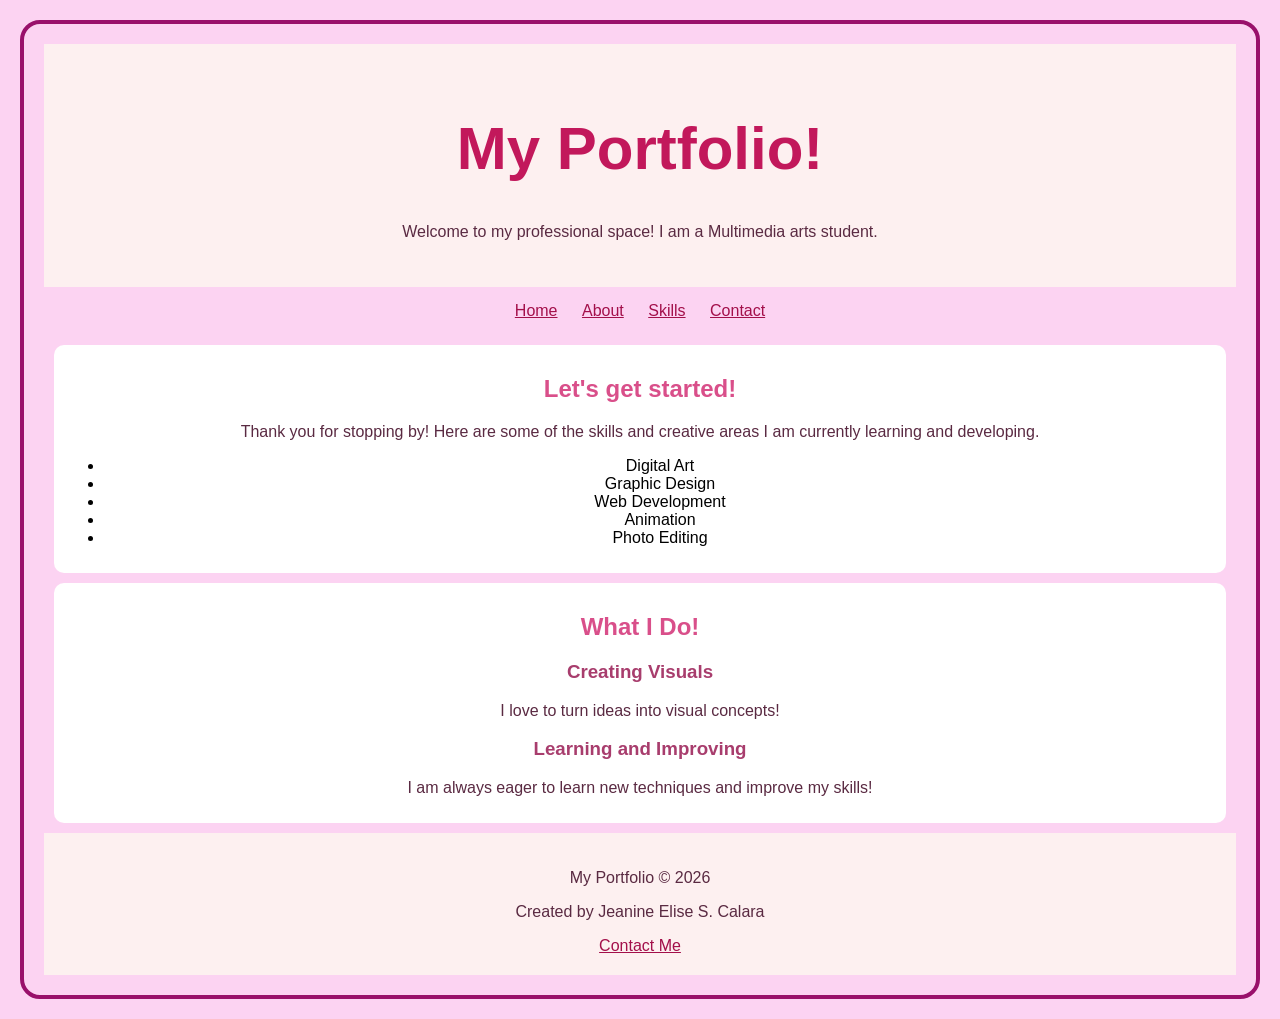
==== index.html @ 8e0172e3 "Add about page and update homepage" ====
<!DOCTYPE html>
<html lang="en">
<head>
    <meta charset="UTF-8">
    <meta name="viewport" content="width=device-width, initial-scale=1.0">
    <title>My Portfolio</title>

    <style>
        body {
            background-color: #fcd3f2; 
            font-family: "Comic Sans MS", "Arial Rounded MT Bold", Arial, sans-serif; 
            text-align: center; 
            border: 4px solid #99106b; 
            border-radius: 20px;
            margin: 20px;
            padding: 20px;
        }
        header {
            background-color: rgb(253, 240, 240);
            padding: 30px;
        }
        h1 {
            color: #c2185b;
        }
        header h1{
            font-size: 60px;
        }
        h2 {
            color: #d94f8a;
        }
        h3 {
            color: #a83d6d;
        }
        p {
            color: #5a2a42;
        }
        nav {
            padding: 15px;
        }
        nav a {
            margin: 10px;
            color: #a30f4a;
        }
        section {
            background-color: white;
            margin: 10px;
            padding: 10px;
            border-radius: 10px;
        }
        footer {
            background-color: rgb(253, 240, 240);
            padding: 20px;
            
        }
        footer a {
            color: #a30f4a;

        }
    </style>
</head>




<body>
    <header>
        <h1>
            My Portfolio!
        </h1>
        <p>
            Welcome to my professional space! I am a Multimedia arts student.
        </p>
    </header>
        <nav>
            <a href="index.html">Home</a>
            <a href="about.html">About</a>
            <a href="skills.html">Skills</a>
            <a href="contact.html">Contact</a>
        </nav>

        <main>
            <section>
                <h2>
                    Let's get started!
                </h2>
                <p> Thank you for stopping by!
                    Here are some of the skills and creative areas I am currently learning and developing.
                 </p>
                 <ul>
                    <li> Digital Art</li>
                    <li> Graphic Design</li>
                    <li> Web Development</li>
                    <li> Animation</li>
                    <li> Photo Editing</li>
                 </ul>
            </section>

            <section>
                <h2> 
                    What I Do!
                </h2>
                <article>
                    <h3>
                        Creating Visuals
                    </h3>
                    <p>
                    I love to turn ideas into visual concepts!
                </p>
                </article>
                <article>
                    <h3>
                        Learning and Improving
                    </h3>
                    <p>
                        I am always eager to learn new techniques and improve my skills!
                    </p>
                </article>
                
            </section>
        </main>
        <footer>
            <p> My Portfolio &copy; 2026</p>
        <p> Created by Jeanine Elise S. Calara</p>
        <a href="contact.html">Contact Me</a>
        </footer>

    
    
</body>
</html>
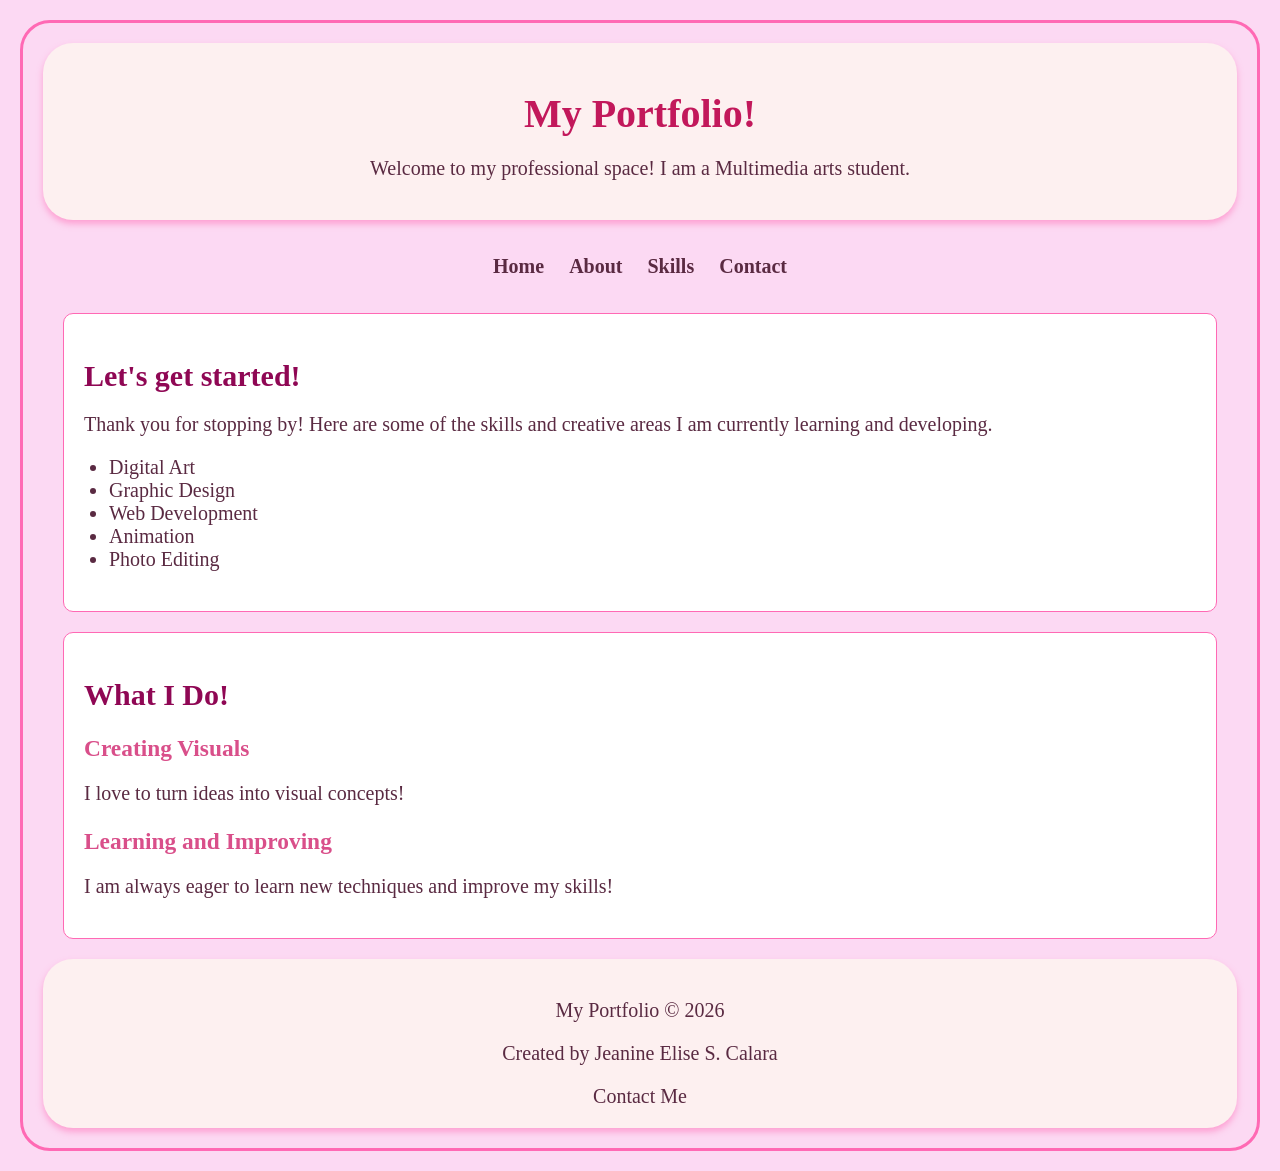
==== commit ffdeb689: "Link all pages to external stylesheet" ====
--- a/index.html
+++ b/index.html
@@ -4,59 +4,7 @@
     <meta charset="UTF-8">
     <meta name="viewport" content="width=device-width, initial-scale=1.0">
     <title>My Portfolio</title>
-
-    <style>
-        body {
-            background-color: #fcd3f2; 
-            font-family: "Comic Sans MS", "Arial Rounded MT Bold", Arial, sans-serif; 
-            text-align: center; 
-            border: 4px solid #99106b; 
-            border-radius: 20px;
-            margin: 20px;
-            padding: 20px;
-        }
-        header {
-            background-color: rgb(253, 240, 240);
-            padding: 30px;
-        }
-        h1 {
-            color: #c2185b;
-        }
-        header h1{
-            font-size: 60px;
-        }
-        h2 {
-            color: #d94f8a;
-        }
-        h3 {
-            color: #a83d6d;
-        }
-        p {
-            color: #5a2a42;
-        }
-        nav {
-            padding: 15px;
-        }
-        nav a {
-            margin: 10px;
-            color: #a30f4a;
-        }
-        section {
-            background-color: white;
-            margin: 10px;
-            padding: 10px;
-            border-radius: 10px;
-        }
-        footer {
-            background-color: rgb(253, 240, 240);
-            padding: 20px;
-            
-        }
-        footer a {
-            color: #a30f4a;
-
-        }
-    </style>
+    <link rel="stylesheet" href="css/style.css">
 </head>
 
 
@@ -79,7 +27,7 @@
         </nav>
 
         <main>
-            <section>
+            <section class="card">
                 <h2>
                     Let's get started!
                 </h2>
@@ -95,7 +43,7 @@
                  </ul>
             </section>
 
-            <section>
+            <section class="card">
                 <h2> 
                     What I Do!
                 </h2>
--- a/css/style.css
+++ b/css/style.css
@@ -0,0 +1,202 @@
+
+:root {
+    /*color roles*/
+    --color-background: #fcd9f3;
+    --color-text: #5a2a42;
+    --color-accent: #ff69b4;
+    --color-heading: #c2185b;
+    --color-link: #a30f4a;
+    --color: var(--color-text);
+    --color-hover: var(--color-accent);
+    --color-border: var(--color-accent);
+    --color-border-hover: var(--color-accent);
+    --color-shadow: rgba(255, 105, 180, 0.5);
+    --color-shadow-hover: rgba(255, 105, 180, 0.7);
+    --color-subheading: #d94f8a;
+    --color-subheading-hover: #ff69b4;
+    --color-surface: #ffffff;
+    --color-header: #fdf0f0;
+    --color-table: #ffe6f0;
+    --color-table-light: #fff5fa;
+    --color-button: #e6196b;
+
+    /*type scale*/
+    --text-xs: 0.75rem;
+    --text-sm: 0.875rem;
+    --text-md: 1rem;
+    --text-lg: 1.125rem;
+    --text-title: 60px;
+    --text-body:20px;
+
+    /*spacing roles*/
+    --space-1: 5px;
+    --space-2: 10px;
+    --space-3: 15px;
+    --space-4: 20px;
+    --space-5: 30px;
+}
+
+/* Global Styles */
+body {
+    background-color: var(--color-background);
+    color: var(--color-text);
+    font-family: "IM Fell English", serif;
+    font-size: var(--text-body);
+    text-align: center;
+    border: 3px solid var(--color-border);
+    border-radius: 30px;
+    padding: var(--space-4);
+
+    margin: var(--space-4);
+}
+ul, ol {
+    padding-left: 25px;
+    text-align: left;
+}
+
+h1, h2, h3, h4, h5, h6 {
+    margin-bottom: var(--space-3);
+}
+
+h1 {
+    color: var(--color-heading);
+}
+
+h2 {
+    color: #8f0754;
+    font-weight: bold;
+}
+
+h3, h4, h5, h6 {
+    color: var(--color-subheading);
+}
+
+
+p {
+    color: var(--color-text);
+}
+
+/* Header Styles */
+header {
+    background-color: var(--color-header);
+    padding: var(--space-4);
+    border-radius: 30px;
+    box-shadow: 0 4px 6px var(--color-shadow);
+    margin-bottom: var(--space-4); 
+}
+
+/* Navigation Styles */
+nav {
+     padding: var(--space-3);
+    margin-bottom: var(--space-3);
+    
+}
+
+nav a {
+    color: var(--color);
+    text-decoration: none;
+    margin: 0 var(--space-2);
+    font-weight: bold;
+}
+nav a:hover,
+nav a:focus {
+    color: var(--color-hover);
+}
+
+/*Reusable components*/
+
+.card {
+     background-color: var(--color-surface);
+    margin: var(--space-4);
+    padding: var(--space-4);
+    border: 1px solid var(--color-border);
+    border-radius: 10px;
+    text-align: left;
+}
+
+button {
+    background-color: var(--color-button);
+    color: var(--color-surface);
+    border: 3px solid var(--color-border);
+    border-radius: 5px;
+    padding: var(--space-2) var(--space-4);
+    cursor: pointer;
+    font-size: var(--text-md);
+}
+
+/* Footer Styles */
+footer {
+    background-color: var(--color-header);
+    padding: var(--space-4);
+    border-radius: 30px;
+    box-shadow: 0 4px 6px var(--color-shadow);
+    margin-top: var(--space-4);
+}
+
+footer a {
+    color: var(--color);
+    text-decoration: none;
+    margin: 0 var(--space-2);
+}
+
+/* Contact Form Styles */
+form {
+    display: flex;
+    flex-direction: column;
+    align-items: center;
+    gap: var(--space-3);
+}
+
+label {
+    font-weight: bold;
+    color: var(--color-link);
+    display: block;
+    margin-bottom: var(--space-1);
+    margin-top: var(--space-2);
+}
+
+input, textarea {
+    width: 70%;
+    height: 40px;
+    padding: var(--space-2);
+    border: 2px solid var(--color-border);
+    border-radius: 5px;
+    font-size: var(--text-md);
+}
+
+/* Table Styles */
+table {
+    width: 100%;
+    border-collapse: collapse;
+    margin-top: var(--space-4);
+}
+
+caption {
+    font-weight: bold;
+    margin-bottom: var(--space-2);
+    color: var(--color-heading);
+    font-size: var(--text-lg);
+}
+
+th, td {
+    border: 1px solid var(--color-border);
+    padding: var(--space-2);
+    text-align: left;
+}
+ th {
+    background-color: var(--color-table);
+    color: var(--color-text);
+ }
+
+ td {
+    background-color: var(--color-table-light);
+    color: var(--color-text);
+ }
+
+
+
+
+
+
+
+
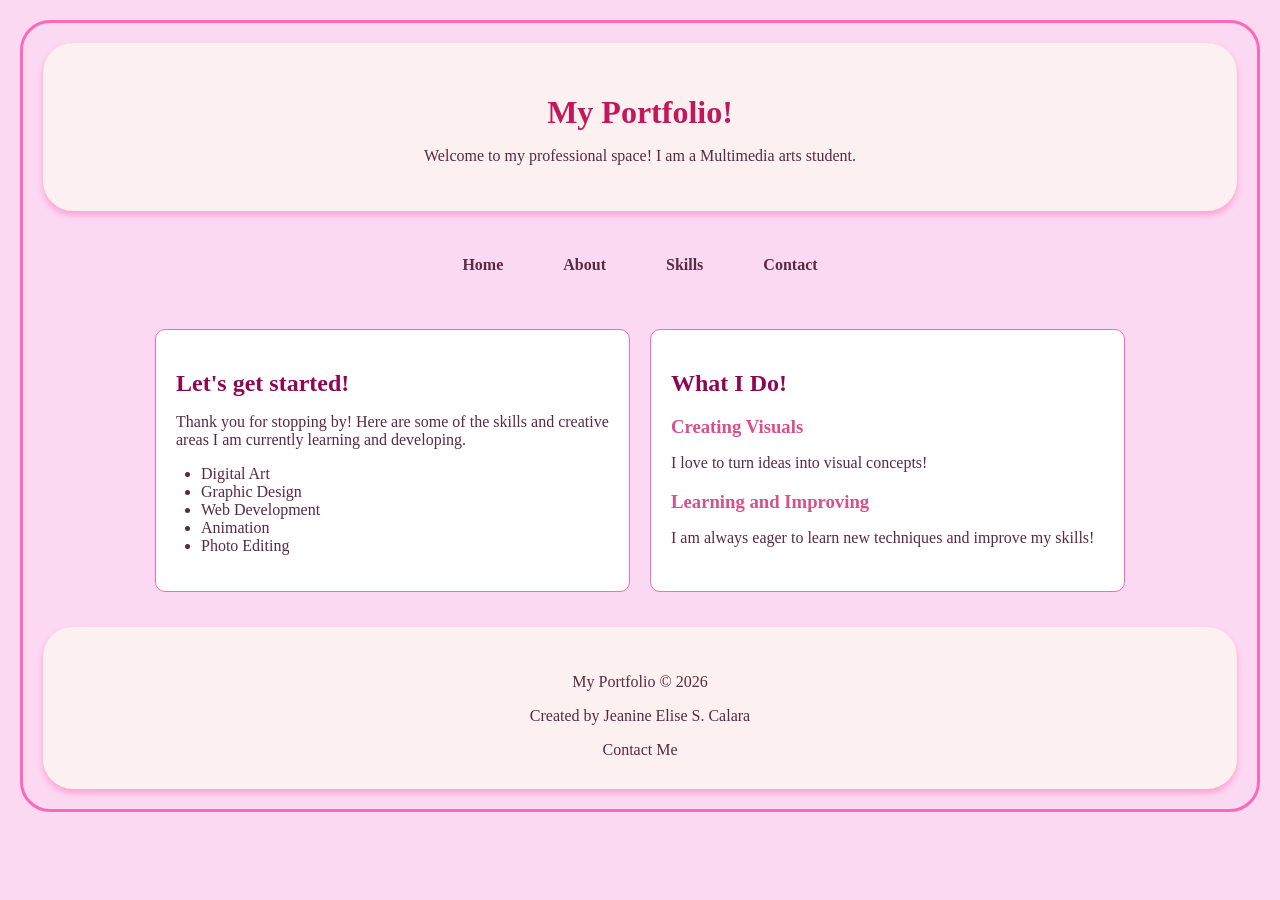
==== commit 11267d91: "Add mobile navigation toggle" ====
--- a/index.html
+++ b/index.html
@@ -20,11 +20,18 @@
         </p>
     </header>
         <nav>
-            <a href="index.html">Home</a>
-            <a href="about.html">About</a>
-            <a href="skills.html">Skills</a>
-            <a href="contact.html">Contact</a>
-        </nav>
+        <button type="button" class="menu-toggle" aria-expanded="false">
+        Menu
+        </button>
+
+    <div class="nav-links">
+ 
+        <a href="index.html">Home</a>
+        <a href="about.html">About</a>
+        <a href="skills.html">Skills</a>
+        <a href="contact.html">Contact</a>
+    </div>
+    </nav>
 
         <main>
             <section class="card">
@@ -72,6 +79,8 @@
         <a href="contact.html">Contact Me</a>
         </footer>
 
+        <script src="js/script.js"></script>
+
     
     
 </body>
--- a/css/style.css
+++ b/css/style.css
@@ -1,4 +1,7 @@
 
+* {
+    box-sizing: border-box;
+}
 :root {
     /*color roles*/
     --color-background: #fcd9f3;
@@ -18,7 +21,7 @@
     --color-header: #fdf0f0;
     --color-table: #ffe6f0;
     --color-table-light: #fff5fa;
-    --color-button: #e6196b;
+    --color-button: #88063a;
 
     /*type scale*/
     --text-xs: 0.75rem;
@@ -26,9 +29,9 @@
     --text-md: 1rem;
     --text-lg: 1.125rem;
     --text-title: 60px;
-    --text-body:20px;
-
-    /*spacing roles*/
+    --text-body: 16px;
+
+    /*spacing scales*/
     --space-1: 5px;
     --space-2: 10px;
     --space-3: 15px;
@@ -37,6 +40,13 @@
 }
 
 /* Global Styles */
+
+input:focus,
+textarea:focus {
+    outline: 3px solid var(--color-accent);
+     outline-offset: 2px;
+    }
+
 body {
     background-color: var(--color-background);
     color: var(--color-text);
@@ -46,7 +56,6 @@
     border: 3px solid var(--color-border);
     border-radius: 30px;
     padding: var(--space-4);
-
     margin: var(--space-4);
 }
 ul, ol {
@@ -85,33 +94,70 @@
     margin-bottom: var(--space-4); 
 }
 
+/* Main Layout */
+main {
+    display: grid;
+    grid-template-columns: 1fr;
+    width: 100%;
+    max-width: 1000px;
+    gap: var(--space-4);
+    padding: 15px;
+    margin: 0 auto;
+}
+
 /* Navigation Styles */
 nav {
-     padding: var(--space-3);
+    display: flex;
+    justify-content: center;
+    align-items: center;
+    flex-wrap: wrap;
+    gap: var(--space-2);
+    padding: var(--space-3);
     margin-bottom: var(--space-3);
     
 }
+
+.nav-links {
+    display: flex;
+    justify-content: center;
+    align-items: center;
+    flex-wrap: wrap;
+    gap: var(--space-2);
+}
+
 
 nav a {
     color: var(--color);
     text-decoration: none;
     margin: 0 var(--space-2);
+    padding: var(--space-2) var(--space-3);
     font-weight: bold;
+    transition: color 0.2s ease, background-color 0.2s ease;
 }
 nav a:hover,
 nav a:focus {
     color: var(--color-hover);
 }
 
+/* Hide the menu button on larger screens */
+.menu-toggle {
+    display: none;
+}
+
+
 /*Reusable components*/
 
 .card {
      background-color: var(--color-surface);
-    margin: var(--space-4);
+    margin: 0;
     padding: var(--space-4);
     border: 1px solid var(--color-border);
     border-radius: 10px;
     text-align: left;
+}
+
+section {
+    width: 100%;
 }
 
 button {
@@ -122,6 +168,14 @@
     padding: var(--space-2) var(--space-4);
     cursor: pointer;
     font-size: var(--text-md);
+
+    transition: background-color 0.2s ease, transform 0.2s ease;
+}
+
+button:hover,
+button:focus {
+    background-color: var(--color-border-hover);
+    transform: translateY(-2px);
 }
 
 /* Footer Styles */
@@ -156,8 +210,8 @@
 }
 
 input, textarea {
-    width: 70%;
-    height: 40px;
+    width: 100%;
+    max-width: 600px;
     padding: var(--space-2);
     border: 2px solid var(--color-border);
     border-radius: 5px;
@@ -165,10 +219,19 @@
 }
 
 /* Table Styles */
+
+.table-container {
+    overflow-x: auto;
+    width: 100%;
+    padding: 0 10px;
+    min-width: 0;
+}
+
 table {
     width: 100%;
     border-collapse: collapse;
-    margin-top: var(--space-4);
+    
+    
 }
 
 caption {
@@ -180,7 +243,7 @@
 
 th, td {
     border: 1px solid var(--color-border);
-    padding: var(--space-2);
+    padding: 5px;
     text-align: left;
 }
  th {
@@ -193,10 +256,73 @@
     color: var(--color-text);
  }
 
-
-
-
-
-
-
-
+/* Mobile Navigation */
+@media (max-width: 599px) {
+    nav {
+        flex-direction: column;
+        align-items: center;
+        gap: var(--space-2);
+    }
+
+    .menu-toggle {
+        display: block;
+    }
+
+     .nav-links {
+        display: none;
+        flex-direction: column;
+        align-items: center;
+        width: 100%;
+    }
+       
+    .nav-links.nav-open {
+        display: flex;
+    }
+        
+
+    nav a {
+        width: 100%;
+        max-width: 200px;
+        text-align: center;
+        margin: 0;
+
+    }
+}
+
+ /* Media Query 1 */
+@media (min-width: 600px) {
+    main {
+        grid-template-columns: repeat(2, minmax(0, 1fr));
+    }
+    main section:only-child {
+        grid-column: 1 / -1;
+    }
+}
+
+
+/*Media Query 2 */
+@media (min-width: 800px) {
+    nav {
+        gap: var(--space-3);
+    }
+}
+
+/* Media Query 3 */
+@media (min-width: 1000px) {
+    header, footer {
+        padding: var(--space-5);
+    }
+}
+
+@media (prefers-reduced-motion: reduce) {
+    nav a,
+    button {
+        transition: none;
+    }
+}
+
+
+
+
+
+
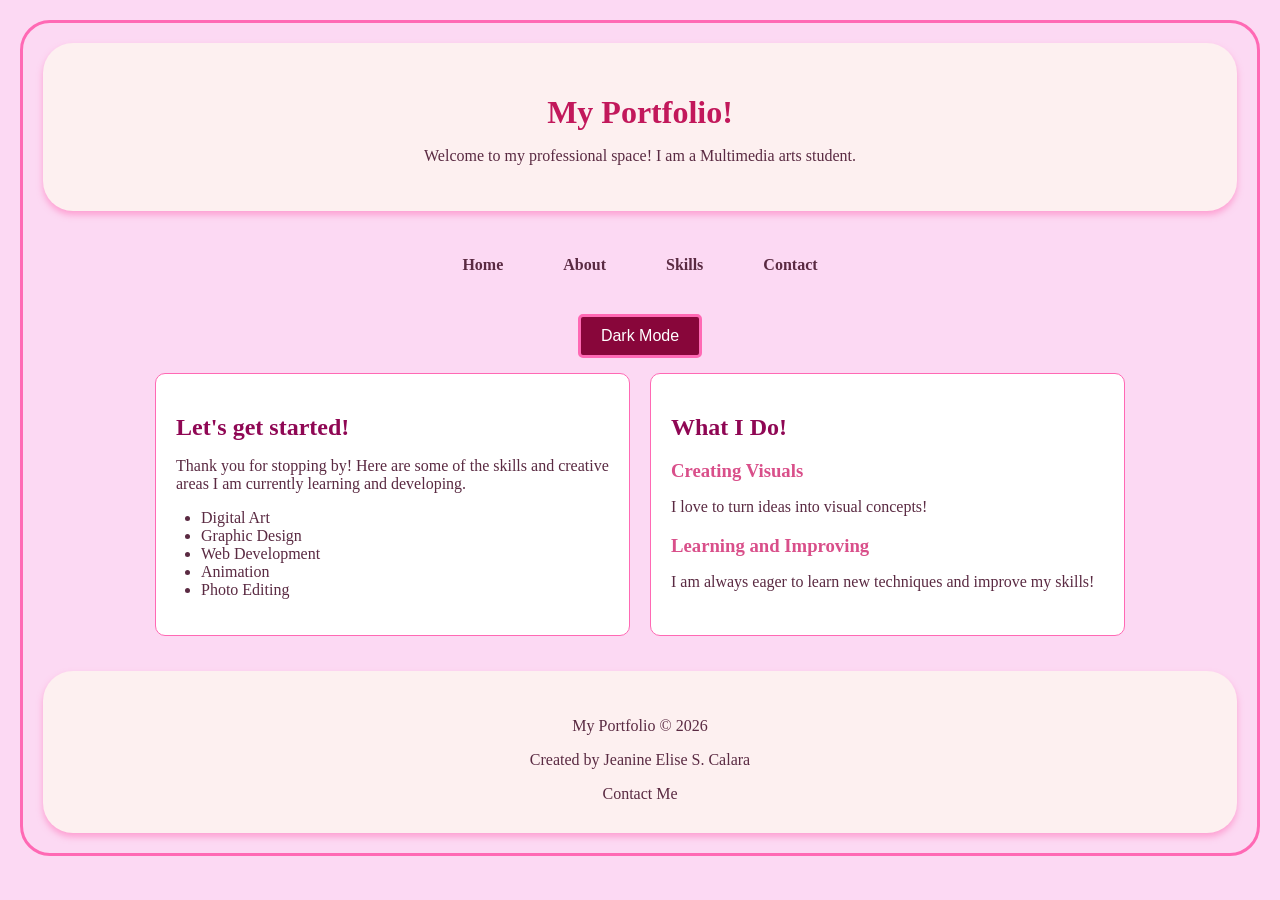
==== commit 34d50d80: "Add dark mode toggle" ====
--- a/index.html
+++ b/index.html
@@ -32,6 +32,9 @@
         <a href="contact.html">Contact</a>
     </div>
     </nav>
+    <button type="button" class="theme-toggle">
+        Dark Mode
+    </button>
 
         <main>
             <section class="card">
--- a/css/style.css
+++ b/css/style.css
@@ -321,8 +321,158 @@
     }
 }
 
-
-
-
-
-
+/* Dark Mode Styles */
+body.dark-theme {
+     background-color: #241b24;
+     color: #f7eaf2;
+}
+
+body.dark-theme h1,
+body.dark-theme h2,
+body.dark-theme h3 {
+    color: #ff91c8;
+}
+
+body.dark-theme .card,
+body.dark-theme section {
+    background-color: #382731;
+    color: #f7eaf2;
+}
+
+body.dark-theme input,
+body.dark-theme textarea,
+body.dark-theme select {
+     background-color: #352738;
+    color: #f7eaf2;
+    border-color: #b65c8d;
+}
+
+body.dark-theme table,
+body.dark-theme th,
+body.dark-theme td {
+    border-color: #b65c8d;
+}
+
+body.dark-theme th {
+    background-color: #7e3c67;
+    color: #ffffff;
+}
+
+body.dark-theme .theme-toggle {
+    background-color: #7a2852;
+    color: #ffffff;
+    border-color: #ff91c8;
+}
+
+/* Improve text contrast in dark mode */
+body.dark-theme p,
+body.dark-theme li,
+body.dark-theme label,
+body.dark-theme td,
+body.dark-theme figcaption {
+    color: #f7eaf2;
+}
+
+body.dark-theme h1,
+body.dark-theme h2,
+body.dark-theme h3 {
+    color: #ffacd5;
+}
+
+body.dark-theme a {
+    color: #ffc2e0;
+}
+
+body.dark-theme a:hover,
+body.dark-theme a:focus {
+    color: #ffffff;
+}
+
+body.dark-theme .card,
+body.dark-theme section {
+    color: #f7eaf2;
+}
+
+body.dark-theme input::placeholder,
+body.dark-theme textarea::placeholder {
+    color: #d9c3d2;
+    opacity: 1;
+}
+
+/* Dark mode header and footer backgrounds */
+body.dark-theme {
+    --color-header: #30212d;
+    --color-shadow: rgba(0, 0, 0, 0.3);
+}
+
+/* Dark mode navigation area */
+body.dark-theme nav {
+    background-color: #30212d;
+    border-radius: 15px;
+}
+
+/* Dark mode header and footer text */
+body.dark-theme header,
+body.dark-theme footer {
+    background-color: var(--color-header);
+    color: #f7eaf2;
+    box-shadow: 0 4px 6px var(--color-shadow);
+}
+
+body.dark-theme header p,
+body.dark-theme footer p {
+    color: #f7eaf2;
+}
+
+/* Dark mode table colors */
+body.dark-theme table {
+    background-color: #30212d;
+}
+
+body.dark-theme th {
+    background-color: #59334d;
+    color: #ffffff;
+    border-color: #b65c8d;
+}
+
+body.dark-theme td {
+    background-color: #352738;
+    color: #f7eaf2;
+    border-color: #b65c8d;
+}
+
+body.dark-theme caption {
+    color: #ffacd5;
+}
+
+/* Navigation colors in dark mode */
+body.dark-theme nav {
+    background-color: #30212d;
+}
+
+body.dark-theme nav a {
+    color: #ffc2e0;
+}
+
+body.dark-theme nav a:hover,
+body.dark-theme nav a:focus {
+    color: #ffffff;
+}
+
+/* Menu button and theme toggle in dark mode */
+body.dark-theme .menu-toggle,
+body.dark-theme .theme-toggle {
+    background-color: #7a2852;
+    color: #ffffff;
+    border-color: #ff91c8;
+}
+
+body.dark-theme .menu-toggle:hover,
+body.dark-theme .theme-toggle:hover,
+body.dark-theme .menu-toggle:focus,
+body.dark-theme .theme-toggle:focus {
+    background-color: #a34475;
+    color: #ffffff;
+}
+
+
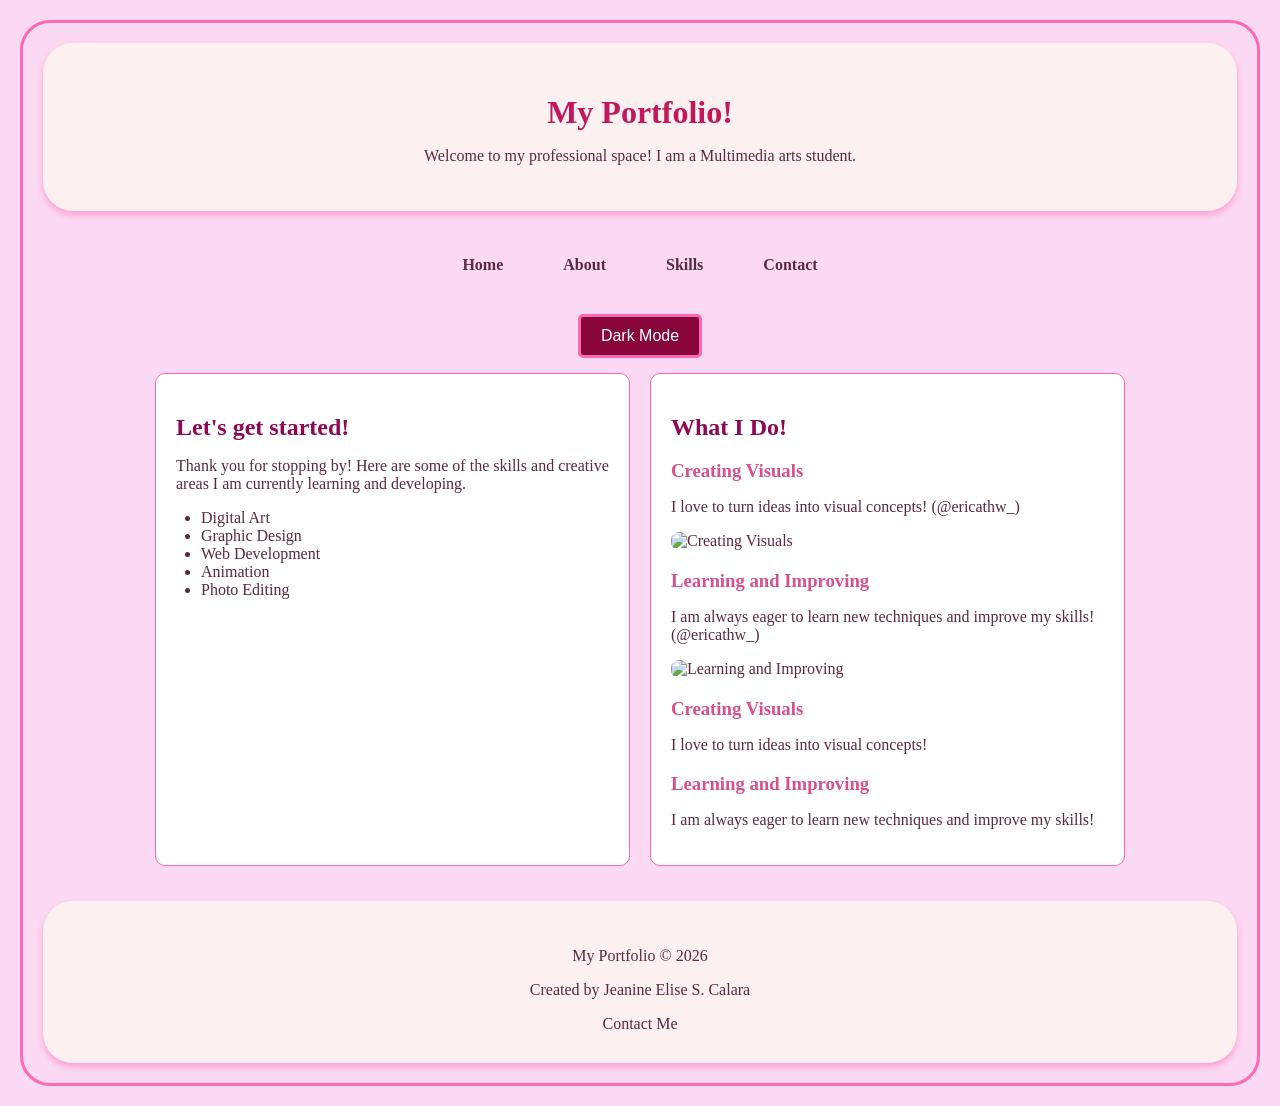
==== commit 7d0fd3f6: "Add dynamic portfolio content" ====
--- a/index.html
+++ b/index.html
@@ -57,6 +57,7 @@
                 <h2> 
                     What I Do!
                 </h2>
+                 <div id="dynamic-content"></div>
                 <article>
                     <h3>
                         Creating Visuals
--- a/css/style.css
+++ b/css/style.css
@@ -475,4 +475,47 @@
     color: #ffffff;
 }
 
-
+#dynamic-content article {
+    margin-bottom: 20px;
+}
+
+#dynamic-content img {
+    display: block;
+    max-width: 100%;
+    height: auto;
+    margin-top: 10px;
+    border-radius: 8px;
+}
+
+/* Contact form validation messages */
+.field-error {
+    display: block;
+    width: 100%;
+    max-width: 600px;
+    color: #b00020;
+    text-align: left;
+    font-size: var(--text-sm);
+}
+
+input[aria-invalid="true"],
+textarea[aria-invalid="true"] {
+    border-color: #b00020;
+}
+
+#form-success {
+    color: #176b32;
+    font-weight: bold;
+}
+
+body.dark-theme .field-error {
+    color: #ff91a4;
+}
+
+body.dark-theme input[aria-invalid="true"],
+body.dark-theme textarea[aria-invalid="true"] {
+    border-color: #ff91a4;
+}
+
+body.dark-theme #form-success {
+    color: #9af0b0;
+}
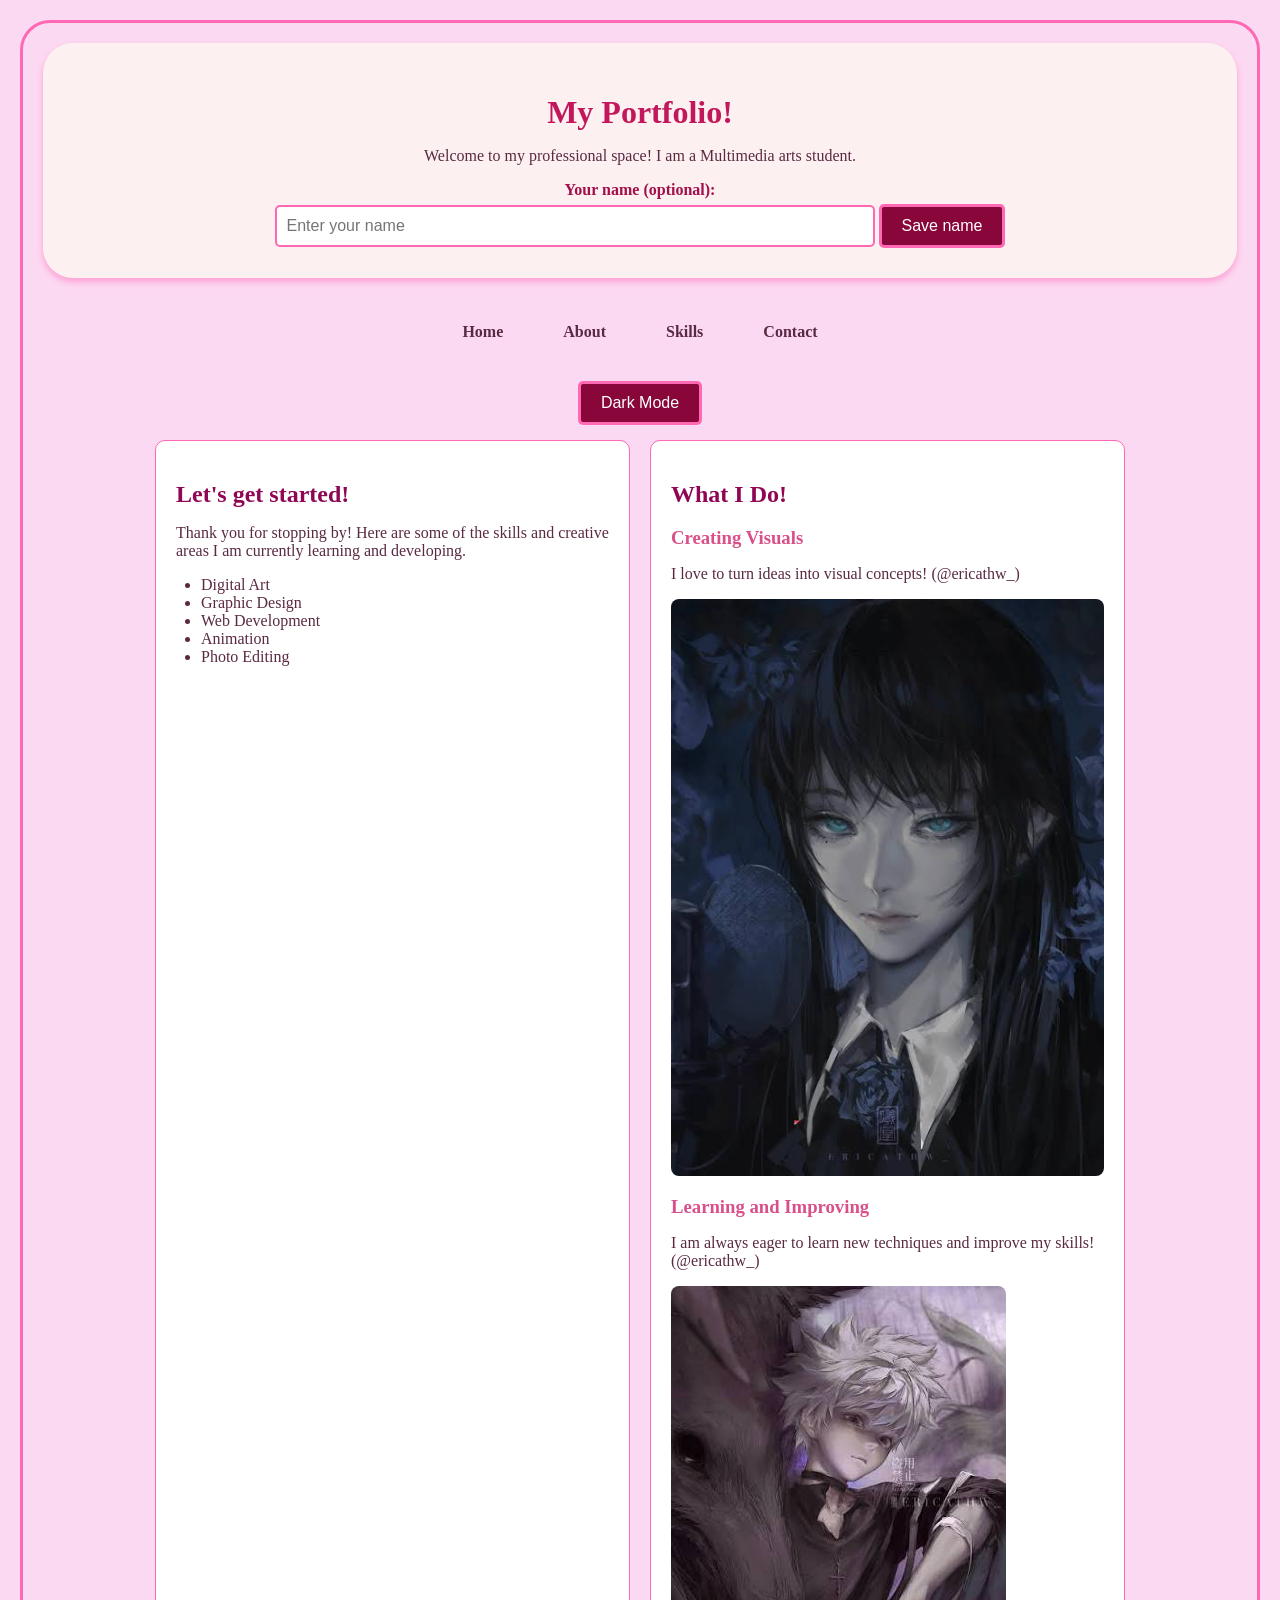
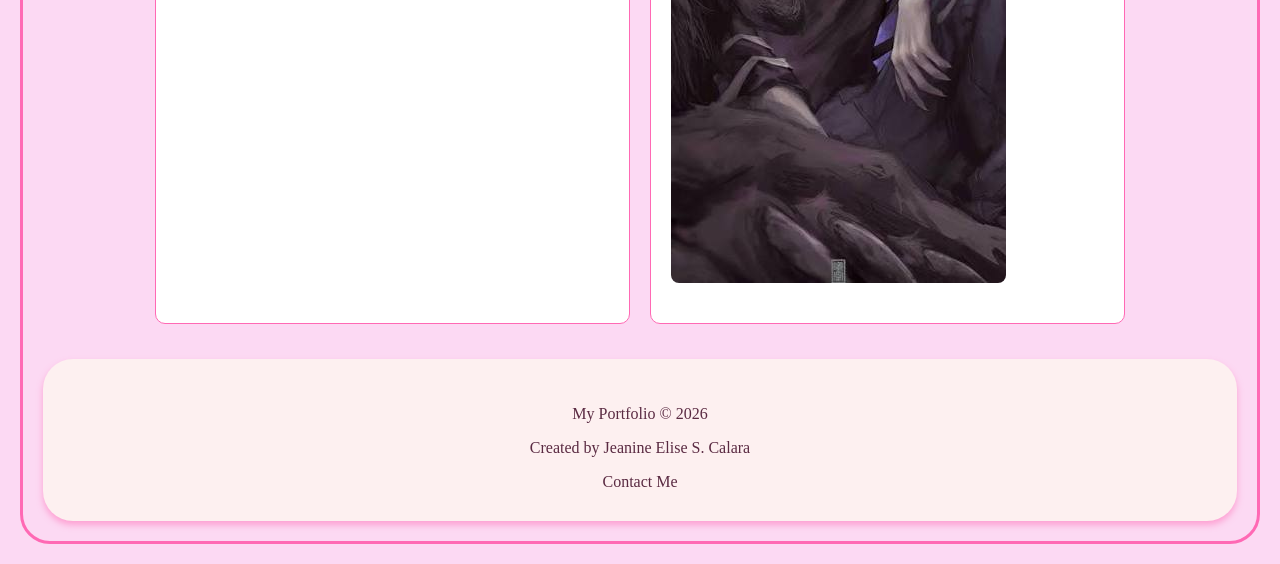
==== commit 5eef6c66: "Complete M6 Local Storage and project cleanup" ====
--- a/index.html
+++ b/index.html
@@ -4,6 +4,7 @@
     <meta charset="UTF-8">
     <meta name="viewport" content="width=device-width, initial-scale=1.0">
     <title>My Portfolio</title>
+    <script src="js/theme-init.js"></script>
     <link rel="stylesheet" href="css/style.css">
 </head>
 
@@ -15,9 +16,14 @@
         <h1>
             My Portfolio!
         </h1>
-        <p>
-            Welcome to my professional space! I am a Multimedia arts student.
+        <p id="welcome-message">
+           Welcome to my professional space! I am a Multimedia arts student.
         </p>
+        <div class="visitor-name">
+        <label for="visitor-name">Your name (optional):</label>
+        <input type="text" id="visitor-name" placeholder="Enter your name">
+        <button type="button" id="save-name">Save name</button>
+        </div>
     </header>
         <nav>
         <button type="button" class="menu-toggle" aria-expanded="false">
@@ -58,22 +64,6 @@
                     What I Do!
                 </h2>
                  <div id="dynamic-content"></div>
-                <article>
-                    <h3>
-                        Creating Visuals
-                    </h3>
-                    <p>
-                    I love to turn ideas into visual concepts!
-                </p>
-                </article>
-                <article>
-                    <h3>
-                        Learning and Improving
-                    </h3>
-                    <p>
-                        I am always eager to learn new techniques and improve my skills!
-                    </p>
-                </article>
                 
             </section>
         </main>
--- a/css/style.css
+++ b/css/style.css
@@ -322,155 +322,155 @@
 }
 
 /* Dark Mode Styles */
-body.dark-theme {
+html.dark-theme body {
      background-color: #241b24;
      color: #f7eaf2;
 }
 
-body.dark-theme h1,
-body.dark-theme h2,
-body.dark-theme h3 {
+html.dark-theme body h1,
+html.dark-theme body h2,
+html.dark-theme body h3 {
     color: #ff91c8;
 }
 
-body.dark-theme .card,
-body.dark-theme section {
+html.dark-theme body .card,
+html.dark-theme body section {
     background-color: #382731;
     color: #f7eaf2;
 }
 
-body.dark-theme input,
-body.dark-theme textarea,
-body.dark-theme select {
+html.dark-theme body input,
+html.dark-theme body textarea,
+html.dark-theme body select {
      background-color: #352738;
     color: #f7eaf2;
     border-color: #b65c8d;
 }
 
-body.dark-theme table,
-body.dark-theme th,
-body.dark-theme td {
+html.dark-theme body table,
+html.dark-theme body th,
+html.dark-theme body td {
     border-color: #b65c8d;
 }
 
-body.dark-theme th {
+html.dark-theme body th {
     background-color: #7e3c67;
     color: #ffffff;
 }
 
-body.dark-theme .theme-toggle {
+html.dark-theme body .theme-toggle {
     background-color: #7a2852;
     color: #ffffff;
     border-color: #ff91c8;
 }
 
 /* Improve text contrast in dark mode */
-body.dark-theme p,
-body.dark-theme li,
-body.dark-theme label,
-body.dark-theme td,
-body.dark-theme figcaption {
-    color: #f7eaf2;
-}
-
-body.dark-theme h1,
-body.dark-theme h2,
-body.dark-theme h3 {
+html.dark-theme body p,
+html.dark-theme body li,
+html.dark-theme body label,
+html.dark-theme body td,
+html.dark-theme body figcaption {
+    color: #f7eaf2;
+}
+
+html.dark-theme body h1,
+html.dark-theme body h2,
+html.dark-theme body h3 {
     color: #ffacd5;
 }
 
-body.dark-theme a {
+html.dark-theme body a {
     color: #ffc2e0;
 }
 
-body.dark-theme a:hover,
-body.dark-theme a:focus {
-    color: #ffffff;
-}
-
-body.dark-theme .card,
-body.dark-theme section {
-    color: #f7eaf2;
-}
-
-body.dark-theme input::placeholder,
-body.dark-theme textarea::placeholder {
+html.dark-theme body a:hover,
+html.dark-theme body a:focus {
+    color: #ffffff;
+}
+
+html.dark-theme body .card,
+html.dark-theme body section {
+    color: #f7eaf2;
+}
+
+html.dark-theme body input::placeholder,
+html.dark-theme body textarea::placeholder {
     color: #d9c3d2;
     opacity: 1;
 }
 
 /* Dark mode header and footer backgrounds */
-body.dark-theme {
+html.dark-theme body {
     --color-header: #30212d;
     --color-shadow: rgba(0, 0, 0, 0.3);
 }
 
 /* Dark mode navigation area */
-body.dark-theme nav {
+html.dark-theme body nav {
     background-color: #30212d;
     border-radius: 15px;
 }
 
 /* Dark mode header and footer text */
-body.dark-theme header,
-body.dark-theme footer {
+html.dark-theme body header,
+html.dark-theme body footer {
     background-color: var(--color-header);
     color: #f7eaf2;
     box-shadow: 0 4px 6px var(--color-shadow);
 }
 
-body.dark-theme header p,
-body.dark-theme footer p {
+html.dark-theme body header p,
+html.dark-theme body footer p {
     color: #f7eaf2;
 }
 
 /* Dark mode table colors */
-body.dark-theme table {
+html.dark-theme body table {
     background-color: #30212d;
 }
 
-body.dark-theme th {
+html.dark-theme body th {
     background-color: #59334d;
     color: #ffffff;
     border-color: #b65c8d;
 }
 
-body.dark-theme td {
+html.dark-theme body td {
     background-color: #352738;
     color: #f7eaf2;
     border-color: #b65c8d;
 }
 
-body.dark-theme caption {
+html.dark-theme body caption {
     color: #ffacd5;
 }
 
 /* Navigation colors in dark mode */
-body.dark-theme nav {
+html.dark-theme body nav {
     background-color: #30212d;
 }
 
-body.dark-theme nav a {
+html.dark-theme body nav a {
     color: #ffc2e0;
 }
 
-body.dark-theme nav a:hover,
-body.dark-theme nav a:focus {
+html.dark-theme body nav a:hover,
+html.dark-theme body nav a:focus {
     color: #ffffff;
 }
 
 /* Menu button and theme toggle in dark mode */
-body.dark-theme .menu-toggle,
-body.dark-theme .theme-toggle {
+html.dark-theme body .menu-toggle,
+html.dark-theme body .theme-toggle {
     background-color: #7a2852;
     color: #ffffff;
     border-color: #ff91c8;
 }
 
-body.dark-theme .menu-toggle:hover,
-body.dark-theme .theme-toggle:hover,
-body.dark-theme .menu-toggle:focus,
-body.dark-theme .theme-toggle:focus {
+html.dark-theme body .menu-toggle:hover,
+html.dark-theme body .theme-toggle:hover,
+html.dark-theme body .menu-toggle:focus,
+html.dark-theme body .theme-toggle:focus {
     background-color: #a34475;
     color: #ffffff;
 }
@@ -507,15 +507,15 @@
     font-weight: bold;
 }
 
-body.dark-theme .field-error {
+html.dark-theme body .field-error {
     color: #ff91a4;
 }
 
-body.dark-theme input[aria-invalid="true"],
-body.dark-theme textarea[aria-invalid="true"] {
+html.dark-theme body input[aria-invalid="true"],
+html.dark-theme body textarea[aria-invalid="true"] {
     border-color: #ff91a4;
 }
 
-body.dark-theme #form-success {
+html.dark-theme body #form-success {
     color: #9af0b0;
 }
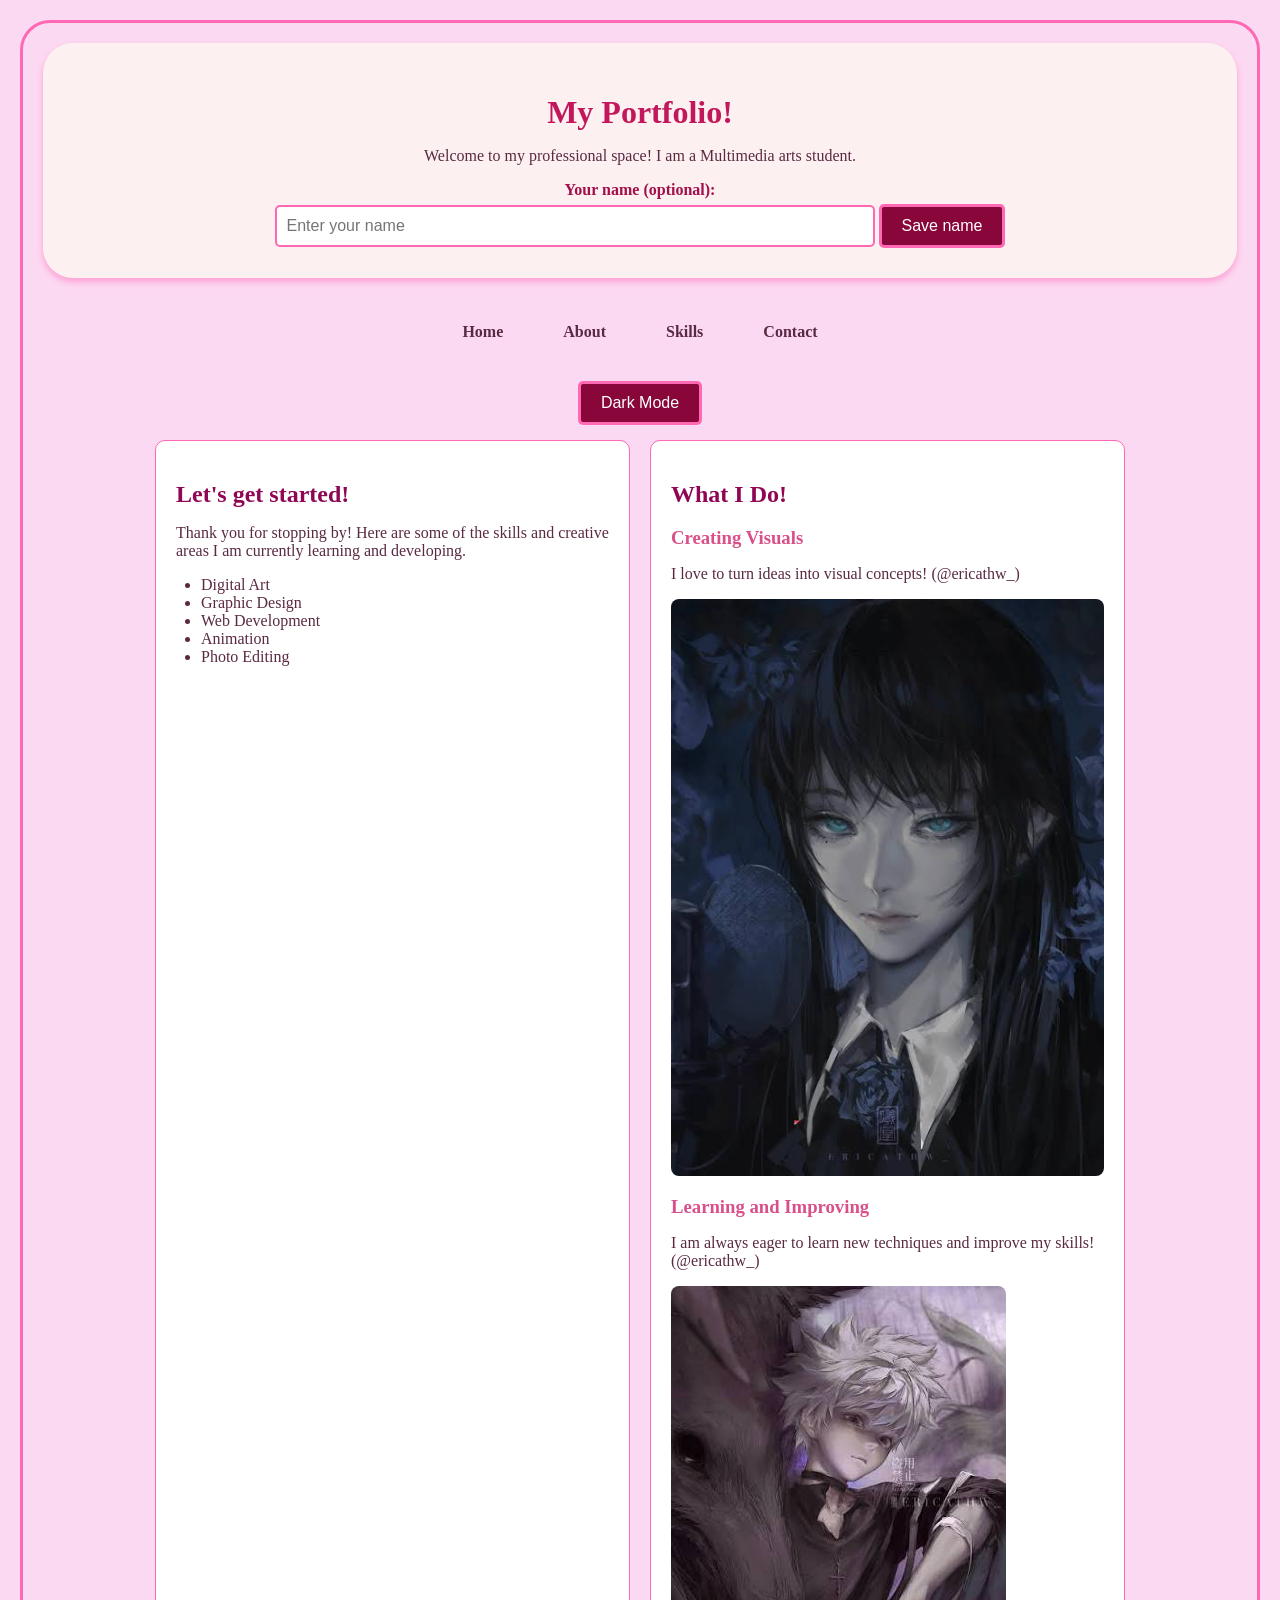
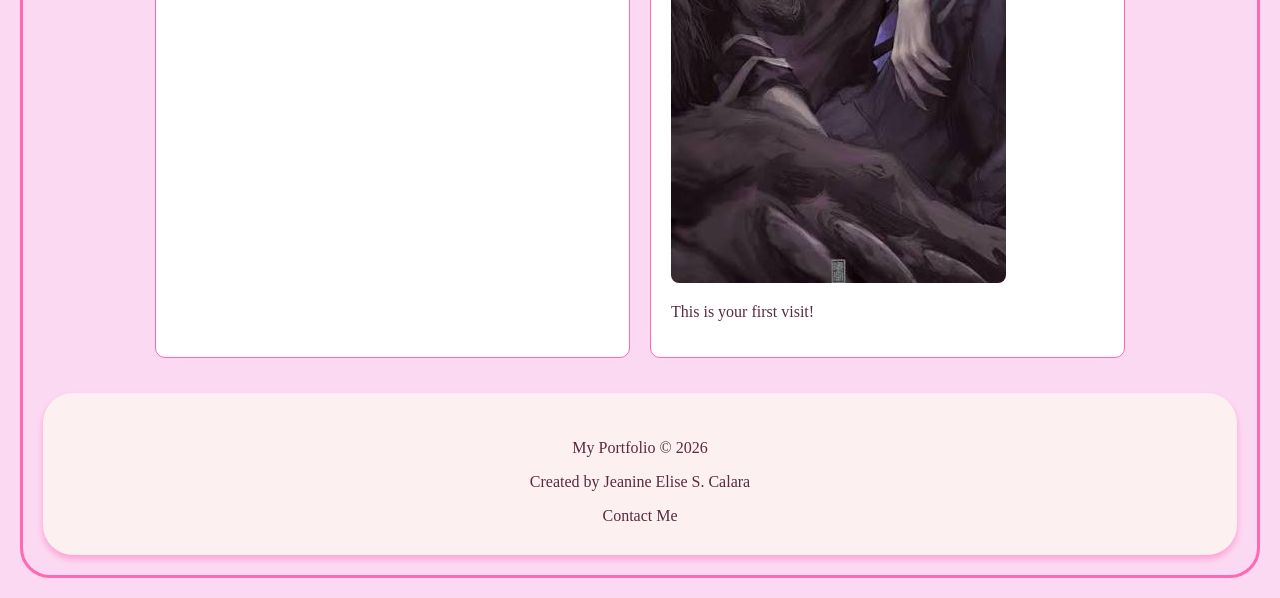
==== commit 1078339a: "Display last visit timestamp" ====
--- a/index.html
+++ b/index.html
@@ -64,6 +64,7 @@
                     What I Do!
                 </h2>
                  <div id="dynamic-content"></div>
+                 <p id="last-visit"></p>
                 
             </section>
         </main>
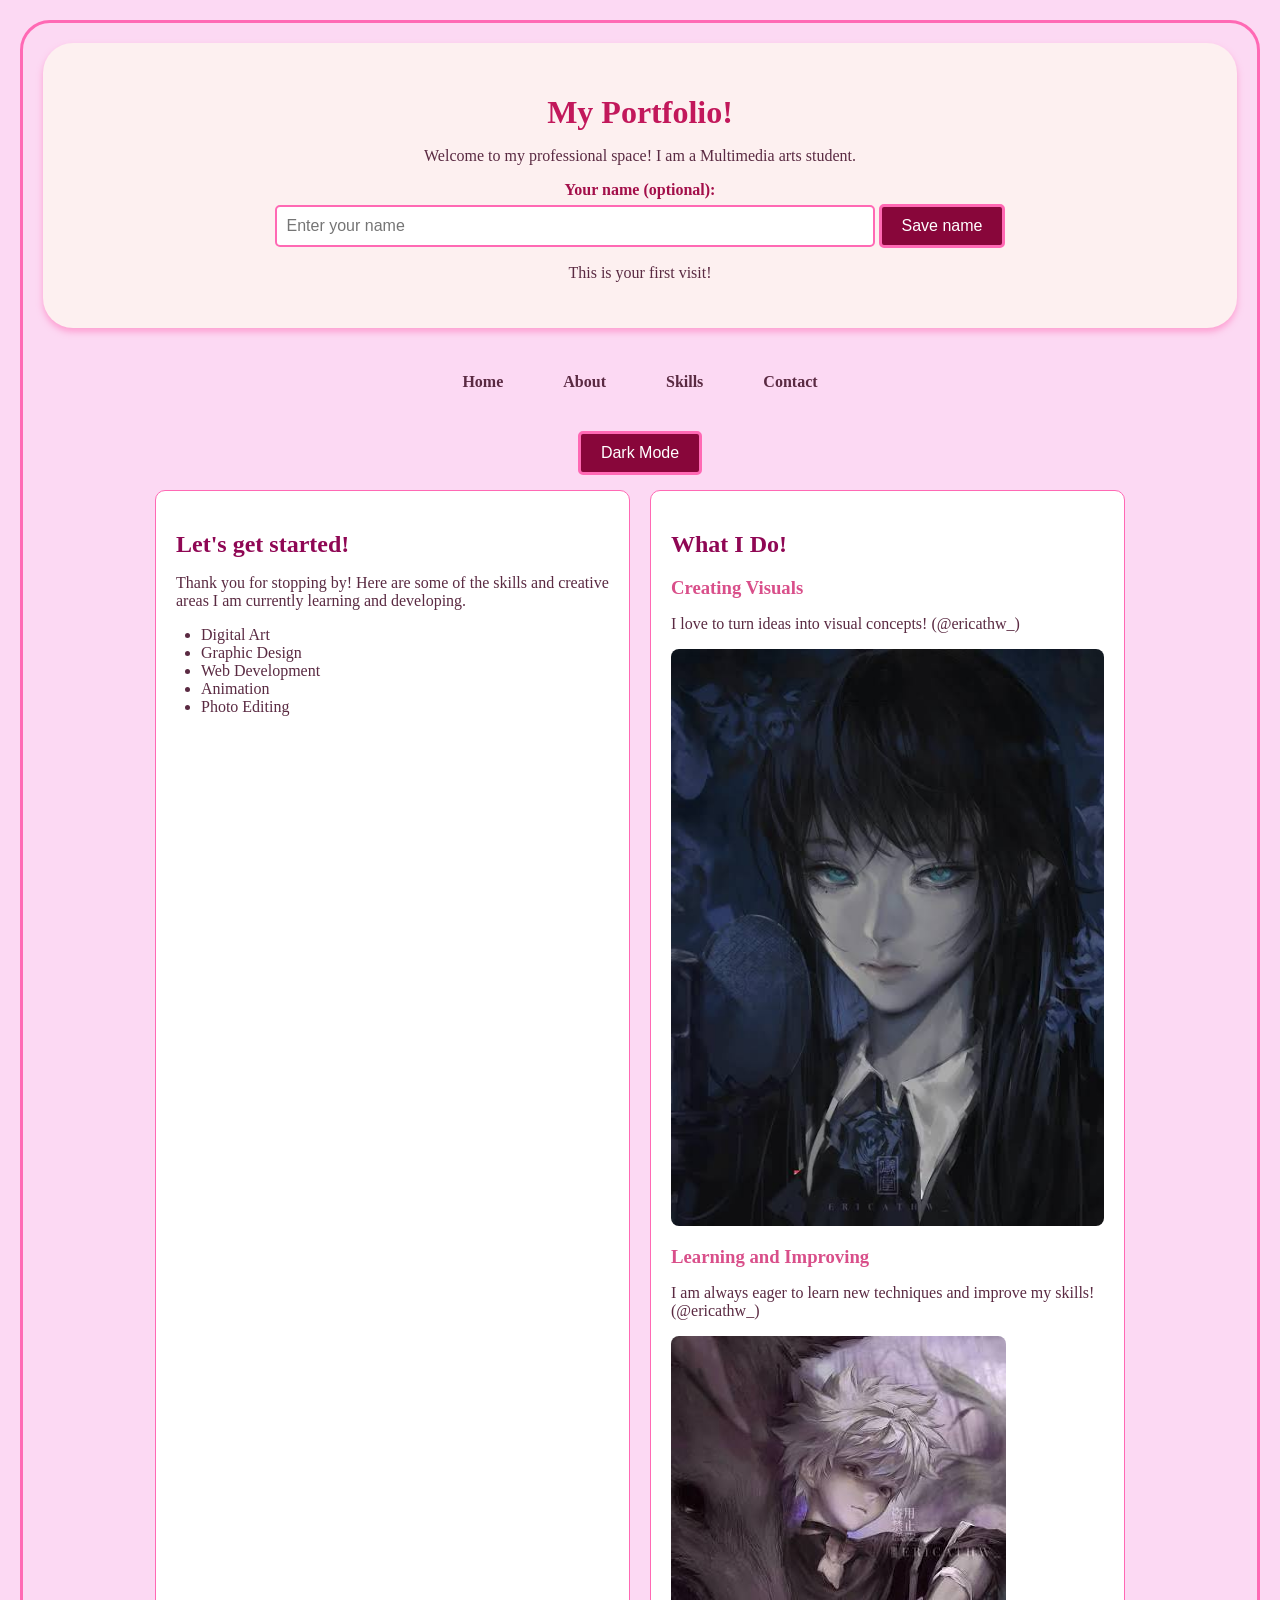
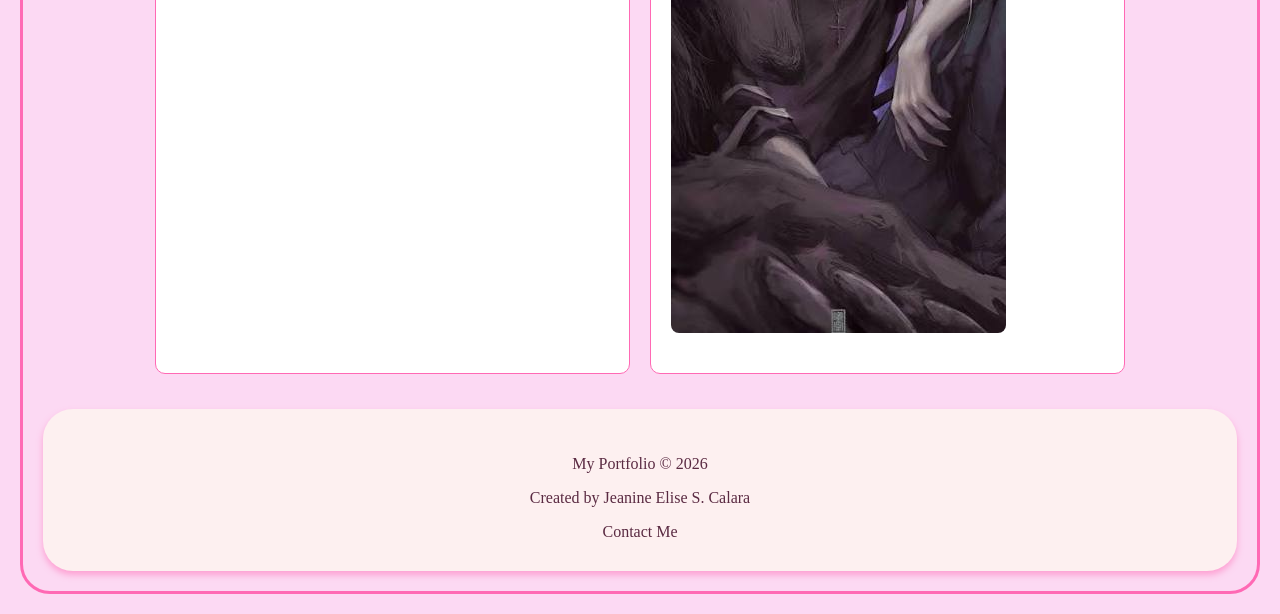
==== commit faff1710: "Move last visit timestamp under visitor name" ====
--- a/index.html
+++ b/index.html
@@ -24,6 +24,7 @@
         <input type="text" id="visitor-name" placeholder="Enter your name">
         <button type="button" id="save-name">Save name</button>
         </div>
+        <p id="last-visit"></p>
     </header>
         <nav>
         <button type="button" class="menu-toggle" aria-expanded="false">
@@ -64,7 +65,6 @@
                     What I Do!
                 </h2>
                  <div id="dynamic-content"></div>
-                 <p id="last-visit"></p>
                 
             </section>
         </main>
